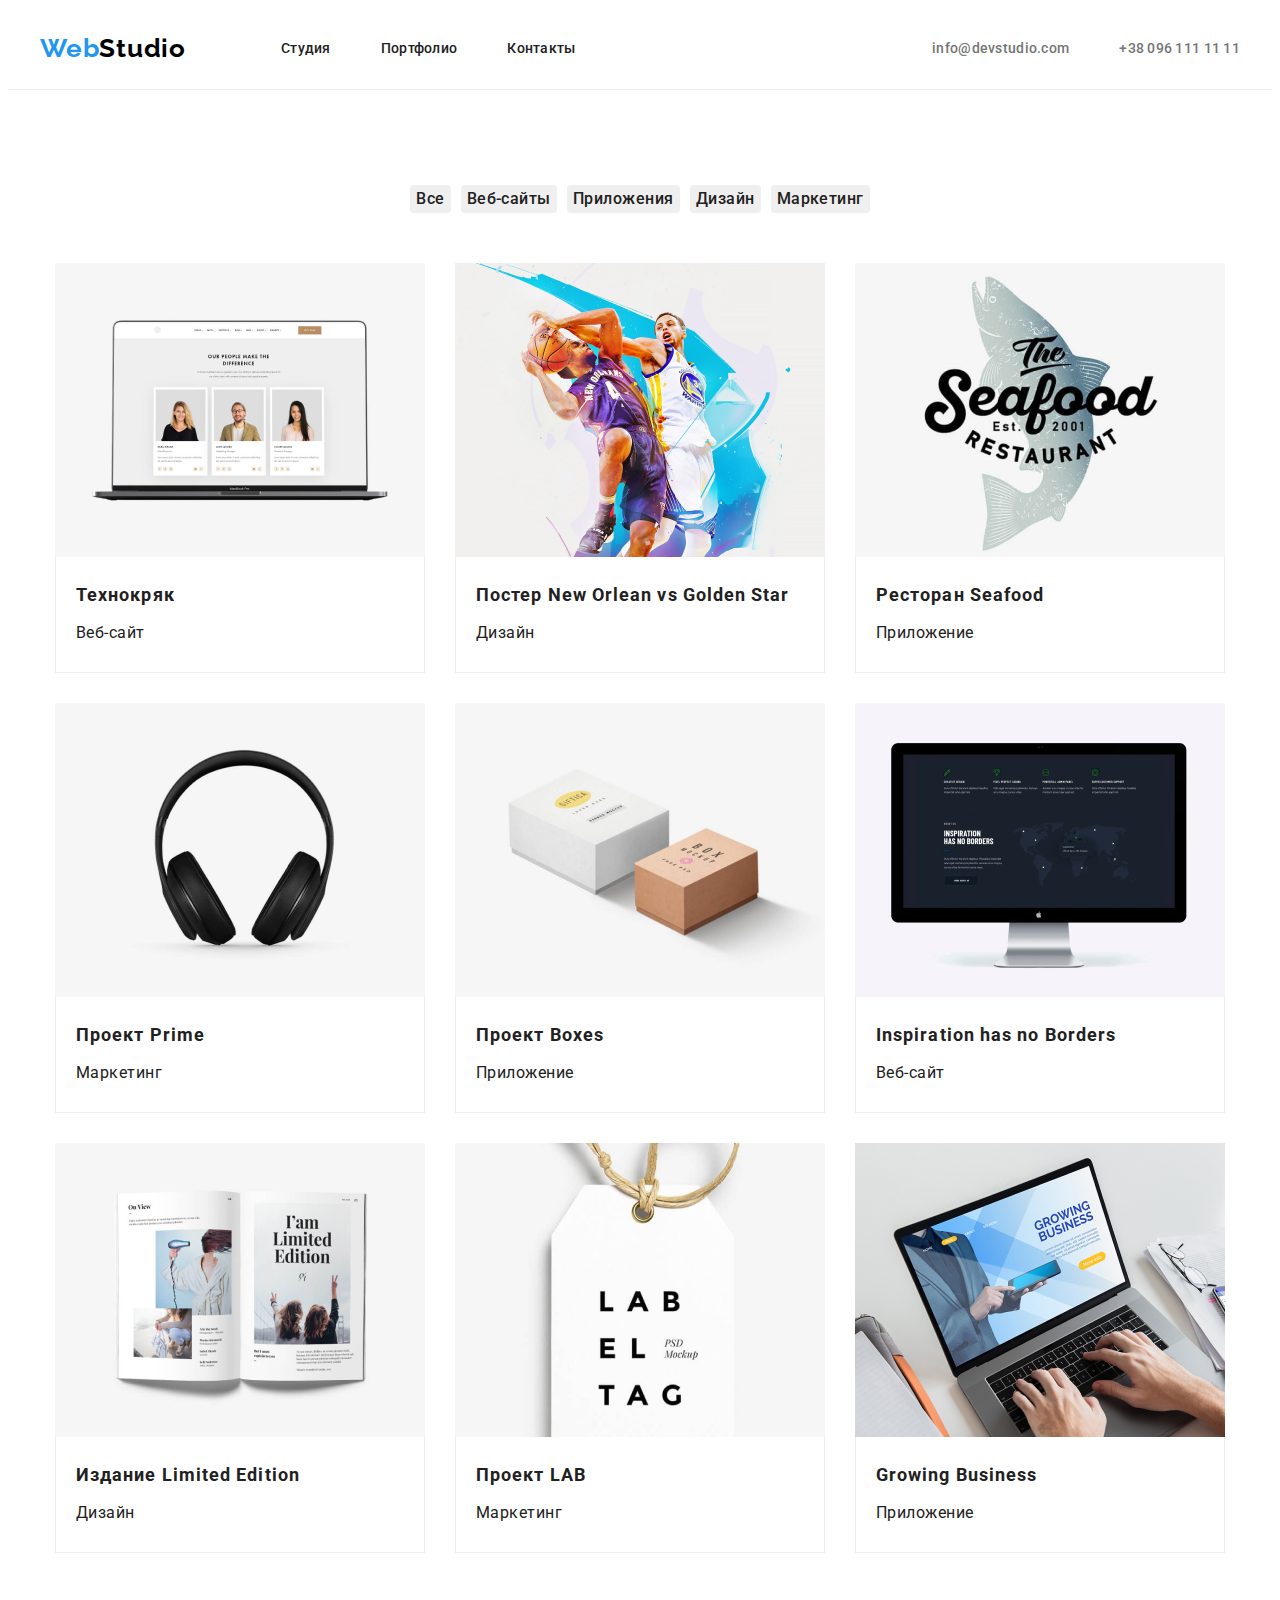
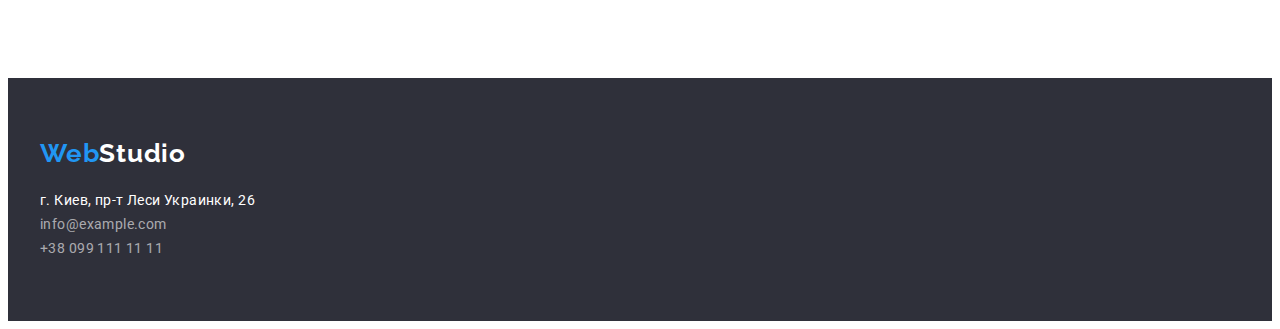
==== portfolio.html @ ea490bcc "добавил файлы из ДЗ №3" ====
<!DOCTYPE html>
<html lang="en">
  <head>
    <meta charset="UTF-8" />
    <meta name="viewport" content="width=device-width, initial-scale=1.0" />
    <title>Portfolio</title>
    <link
      rel="stylesheet"
      href="https://cdnjs.cloudflare.com/ajax/libs/modern-normalize/1.0.0/modern-normalize.min.css"
      integrity="sha512-ISS7cAi1PEhQ8jnbJpJZMd29NlhNj4AWYyLOSp2CE/CsHxTCu+r+t0D2yoJudVrd0/8fTVPUVDzY5Tvli75u/g=="
      crossorigin="anonymous"
    />
    <link rel="preconnect" href="https://fonts.gstatic.com" />
    <link
      href="https://fonts.googleapis.com/css2?family=Raleway:wght@700&family=Roboto:wght@400;500;700;900&display=swap"
      rel="stylesheet"
    />
    <link rel="stylesheet" href="./CSS/style.css" />
  </head>
  <body>
    <!-- Шапка сайта -->
    <header class="header">
      <div class="container">
        <nav class="nav">
          <a href="index.html" class="logo link">
            <span class="logo-acent">Web</span>Studio
          </a>

          <ul class="nav-list list">
            <li class="nav-list-item">
              <a href="index.html" class="nav-list-link link">Студия</a>
            </li>
            <li class="nav-list-item">
              <a href="portfolio.html" class="nav-list-link link">Портфолио</a>
            </li>
            <li class="nav-list-item">
              <a href="#" class="nav-list-link link">Контакты</a>
            </li>
          </ul>
        </nav>
        <address class="address">
          <ul class="address-list list">
            <li class="address-list-item">
              <a
                href="mailto:info@devstudio.com"
                class="address-list-link address link"
                >info@devstudio.com
              </a>
            </li>
            <li class="address-list-item">
              <a href="tel:+380961111111" class="address-list-link address link"
                >+38 096 111 11 11
              </a>
            </li>
          </ul>
        </address>
      </div>
    </header>

    <!-- MAIN -->
    <main class="portfolio-main">
      <section class="portfolio-lists">
        <div class="container">
          <ul class="filter-list list">
            <li class="filter-list-item">
              <button type="button" class="filter-button">Все</button>
            </li>
            <li class="filter-list-item">
              <button type="button" class="filter-button">Веб-сайты</button>
            </li>
            <li class="filter-list-item">
              <button type="button" class="filter-button">Приложения</button>
            </li>
            <li class="filter-list-item">
              <button type="button" class="filter-button">Дизайн</button>
            </li>
            <li class="filter-list-item">
              <button type="button" class="filter-button">Маркетинг</button>
            </li>
          </ul>

          <ul class="projects-list list">
            <li class="projects-item">
              <a href="#" class="project-list-link link">
                <img
                  src="./images/portfolio/project_1.jpg"
                  alt="Проект технокряк"
                  width="370"
                  height="294"
                  class="project-img"
                />
                <div class="project-section">
                  <h2 class="project-title">Технокряк</h2>
                  <p class="project-description">Веб-сайт</p>
                </div>
              </a>
            </li>
            <li class="projects-item">
              <a href="#" class="project-list-link link">
                <img
                  src="./images/portfolio/project_2.jpg"
                  alt="Постер New Orlean vs Golden Star "
                  width="370"
                  height="294"
                  class="project-img"
                />
                <div class="project-section">
                  <h2 class="project-title">
                    Постер New Orlean vs Golden Star
                  </h2>
                  <p class="project-description">Дизайн</p>
                </div>
              </a>
            </li>
            <li class="projects-item">
              <a href="#" class="project-list-link link">
                <img
                  src="./images/portfolio/project_3.jpg"
                  alt="Проект Ресторан Seafood"
                  width="370"
                  height="294"
                  class="project-img"
                />
                <div class="project-section">
                  <h2 class="project-title">Ресторан Seafood</h2>
                  <p class="project-description">Приложение</p>
                </div>
              </a>
            </li>
            <li class="projects-item">
              <a href="#" class="project-list-link link">
                <img
                  src="./images/portfolio/project_4.jpg"
                  alt="Проект Prime"
                  width="370"
                  height="294"
                  class="project-img"
                />
                <div class="project-section">
                  <h2 class="project-title">Проект Prime</h2>
                  <p class="project-description">Маркетинг</p>
                </div>
              </a>
            </li>
            <li class="projects-item">
              <a href="#" class="project-list-link link">
                <img
                  src="./images/portfolio/project_5.jpg"
                  alt="Проект Boxes"
                  width="370"
                  height="294"
                  class="project-img"
                />
                <div class="project-section">
                  <h2 class="project-title">Проект Boxes</h2>
                  <p class="project-description">Приложение</p>
                </div>
              </a>
            </li>
            <li class="projects-item">
              <a href="#" class="project-list-link link">
                <img
                  src="./images/portfolio/project_6.jpg"
                  alt="Проект Inspiration has no Borders"
                  width="370"
                  height="294"
                  class="project-img"
                />
                <div class="project-section">
                  <h2 class="project-title">Inspiration has no Borders</h2>
                  <p class="project-description">Веб-сайт</p>
                </div>
              </a>
            </li>
            <li class="projects-item">
              <a href="#" class="project-list-link link">
                <img
                  src="./images/portfolio/project_7.jpg"
                  alt="Проект Издание Limited Edition"
                  width="370"
                  height="294"
                  class="project-img"
                />
                <div class="project-section">
                  <h2 class="project-title">Издание Limited Edition</h2>
                  <p class="project-description">Дизайн</p>
                </div>
              </a>
            </li>
            <li class="projects-item">
              <a href="#" class="project-list-link link">
                <img
                  src="./images/portfolio/project_8.jpg"
                  alt="Проект LAB"
                  width="370"
                  height="294"
                  class="project-img"
                />
                <div class="project-section">
                  <h2 class="project-title">Проект LAB</h2>
                  <p class="project-description">Маркетинг</p>
                </div>
              </a>
            </li>
            <li class="projects-item">
              <a href="#" class="project-list-link link">
                <img
                  src="./images/portfolio/project_9.jpg"
                  alt="Проект Growing Business"
                  width="370"
                  height="294"
                  class="project-img"
                />
                <div class="project-section">
                  <h2 class="project-title">Growing Business</h2>
                  <p class="project-description">Приложение</p>
                </div>
              </a>
            </li>
          </ul>
        </div>
      </section>
    </main>

    <!-- Футер -->
    <footer class="footer dark-theme">
      <div class="container">
        <p class="footer-logo"><span class="logo-acent">Web</span>Studio</p>
        <address class="footer-adr">
          <ul class="footer-adr-list">
            <li class="footer-adr-list-item list">
              <a
                href="https://goo.gl/maps/DtpX5w2fXkYRpDgQA"
                class="footer-adr-list-item-link-map link"
                >г. Киев, пр-т Леси Украинки, 26</a
              >
            </li>
            <li class="footer-adr-list-item list">
              <a
                href="mailto:info@example.com"
                class="footer-adr-list-item-link link"
                >info@example.com</a
              >
            </li>
            <li class="footer-adr-list-item list">
              <a href="tel:+380991111111" class="footer-adr-list-item-link link"
                >+38 099 111 11 11</a
              >
            </li>
          </ul>
        </address>
      </div>
    </footer>
  </body>
</html>
---- CSS/style.css ----
/* Цвет границы между header и main #ECECEC */
/* Цвет основного текста #757575*/
/* цвет заголовков #212121*/
/* цвет акцента #2196F3*/
/* белый цвет #FFFFFF*/
/* основной цвет фона*#FFFFFF/
/* дополнительный цвет фона  #F5F4FA*/
/* ================= COMPONENTS =================*/

:root {
  --primary-text-color: #757575;
  --title-text-color: #212121;
  --acent-color: #2196f3;
  --white-color: #ffffff;
  --header-border-color: #ececec;
  --primary-background-color: #ffffff;
  --secondary-background-color: #f5f4fa;
}

.list {
  list-style-type: none;
}
.link {
  text-decoration: none;
}

h1,
h2,
h3,
h4,
h5,
h6 {
  margin: 0;
}

p {
  margin: 0;
}

ul,
ol {
  margin: 0;
  padding: 0;
}

img {
  display: block;
}

.visually-hidden {
  position: absolute;
  width: 1px;
  height: 1px;
  margin: -1px;
  padding: 0;
  overflow: hidden;
  border: 0;
  clip: rect(0 0 0 0);
}

.white-logo {
  color: var(--white-color);
}

.container {
  width: 1200px;
  padding: 0 15px;
  margin: 0 auto;
}

body {
  background-color: var(--primary-background-color);
}

.dark-theme {
  background-color: #2f303a;
}

.white-theme {
  background-color: var(--primary-background-color);
}
/* ================= END COMPONENTS =================*/

/* ================= HEADER =================*/

.logo {
  font-family: 'Raleway', sans-serif;
  font-weight: 700;
  font-size: 26px;
  line-height: 1.192;
  letter-spacing: 0.03em;
  color: #000;
  margin-right: 95px;
}

.logo-acent {
  color: #2196f3;
}

.header {
  padding-top: 25px;
  padding-bottom: 25px;
  border-bottom: 1px solid var(--header-border-color);
}

.header .container {
  display: flex;
  align-items: center;
}

.nav {
  display: flex;
  align-items: center;
}

.nav-list {
  display: flex;
  align-items: center;
}

.nav-list-link {
  font-family: 'Roboto', sans-serif;
  font-style: normal;
  font-weight: 500;
  font-size: 14px;
  line-height: 1.143;
  letter-spacing: 0.02em;
  color: var(--title-text-color);
}

.nav-list-item:not(:last-child) {
  padding-right: 50px;
}

.address {
  margin-left: auto;
}

.address-list {
  display: flex;
  align-items: center;
}

.address-list-item:not(:last-child) {
  padding-right: 50px;
}
.address-list-link {
  font-family: 'Roboto', sans-serif;
  font-style: normal;
  font-weight: 500;
  font-size: 14px;
  line-height: 1.143;
  letter-spacing: 0.02em;
  color: var(--primary-text-color);
}

.nav-list-link:hover,
.nav-list-link:focus,
.address-list-link:hover,
.address-list-link:focus {
  color: var(--acent-color);
}
/* ================= END HEADER =================*/

/* ================= HERO =================*/

.hero {
  padding-top: 200px;
  padding-bottom: 200px;
  text-align: center;
}

.hero-title {
  font-family: 'Roboto', sans-serif;
  font-weight: 900;
  font-size: 44px;
  line-height: 1.364;
  letter-spacing: 0.06em;
  text-transform: uppercase;
  color: var(--white-color);
  margin-bottom: 20px;
}

.hero-button {
  min-width: 200px;
  height: 50px;
  border-width: 0;
  box-shadow: 0px 4px 4px rgba(0, 0, 0, 0.15);
  border-radius: 4px;
  font-family: 'Roboto', sans-serif;
  font-weight: 700;
  font-size: 16px;
  line-height: 1.875;
  align-items: center;
  letter-spacing: 0.06em;
  color: var(--white-color);
  background-color: var(--acent-color);
}

/* ================= END HERO =================*/

/*================= ABOUT =================  */

.about {
  margin-top: 95px;
}

.container .about {
  margin-bottom: 95px;
}

.about-list {
  display: flex;
  justify-content: space-between;
}

.about-list-item:not(:last-child) {
  margin-right: 30px;
}

.about-list-title {
  font-family: 'Roboto', sans-serif;
  font-weight: 700;
  font-size: 14px;
  line-height: 1.143;
  letter-spacing: 0.03em;
  text-transform: uppercase;
  color: var(--tile-text-color);
  margin-bottom: 10px;
}

.about-list-description {
  display: inline-block;
  font-family: 'Roboto', sans-serif;
  font-weight: 400;
  font-size: 14px;
  line-height: 1.714;
  letter-spacing: 0.03em;
  color: var(--primary-text-color);
  min-width: 270px;
}

/*================= END ABOUT =================  */

/*================= WORK =================  */

.work {
  margin-top: 95px;
}

.container .work {
  margin-bottom: 95px;
}

.work-title {
  font-family: 'Roboto', sans-serif;
  font-weight: 700;
  font-size: 36px;
  line-height: 1.167x;
  letter-spacing: 0.03em;
  color: var(--title-text-color);
  text-align: center;
  margin-bottom: 50px;
}

.work-list {
  display: flex;
  justify-content: space-between;
}

/*================= END WORK =================  */

/*================= TEAM =================  */

.container .team {
  background-color: #f5f4fa;
  margin-bottom: 95px;
}

.team {
  margin-top: 95px;
  padding-top: 95px;
  padding-bottom: 95px;
  background-color: var(--secondary-background-color);
}

.team-list {
  display: flex;
  justify-content: space-between;
}

.team-title {
  font-family: 'Roboto', sans-serif;
  font-weight: 700;
  font-size: 36px;
  line-height: 1.167x;
  letter-spacing: 0.03em;
  color: var(--tile-text-color);
  text-align: center;
  margin-bottom: 50px;
}

.team-list-item {
  text-align: center;
  background-color: var(--white-color);
  padding-bottom: 30px;
  box-shadow: 0px 1px 3px rgba(0, 0, 0, 0.12), 0px 1px 1px rgba(0, 0, 0, 0.14),
    0px 2px 1px rgba(0, 0, 0, 0.2);
  border-radius: 0px 0px 4px 4px;
}

.team-list-item-img {
  margin-bottom: 30px;
}

.team-list-item-title {
  font-family: 'Roboto', sans-serif;
  font-weight: 500;
  font-size: 16px;
  line-height: 1.188;
  letter-spacing: 0.03em;
  color: var(--title-text-color);
  align-items: center;
}

.team-list-item-description {
  font-family: 'Roboto', sans-serif;
  font-weight: 400;
  font-size: 16px;
  line-height: 1.188;
  letter-spacing: 0.03em;
  color: var(--primary-text-color);
}
/*================= END TEAM =================  */

/*================= FOOTER =================  */

.footer {
  padding-top: 60px;
  padding-bottom: 60px;
}

.footer-logo {
  padding-bottom: 20px;
  font-family: 'Raleway', sans-serif;
  font-weight: 700;
  font-size: 26px;
  line-height: 1.192;
  letter-spacing: 0.03em;
  color: var(--white-color);
}

.footer-adr-list-item-link-map {
  font-family: 'Roboto', sans-serif;
  font-style: normal;
  font-weight: normal;
  font-size: 14px;
  line-height: 1.714;
  letter-spacing: 0.03em;
  color: #fff;
}
.footer-adr-list-item-link {
  font-family: 'Roboto', sans-serif;
  font-style: normal;
  font-weight: 400;
  font-size: 14px;
  line-height: 1.714;
  letter-spacing: 0.03em;
  color: rgba(255, 255, 255, 0.6);
}
/*================= END FOOTER =================  */

/*================= END MAIN PAGE =================  */

/*================= PORTFOLI PAGE =================  */

.portfolio-main {
  margin-top: 95px;
}

.filter-list {
  display: flex;
  justify-content: center;
  padding-bottom: 50px;
}

.filter-list-item:not(:last-child) {
  margin-right: 10px;
}

.filter-button {
  border-radius: 4px;
  border: 0;

  font-family: 'Roboto', sans-serif;
  font-weight: 500;
  font-size: 16px;
  line-height: 1.625;
  text-align: center;
  letter-spacing: 0.03em;
  color: var(--title-text-color);
}

.filter-button:focus,
.filter-button:hover {
  color: var(--white-color);
  background-color: var(--acent-color);
}

.projects-list {
  display: flex;
  justify-content: center;
  flex-wrap: wrap;
  margin-bottom: 95px;
}

.projects-item {
  margin-bottom: 30px;
}

.projects-item:nth-child(3n + 2) {
  margin-right: 30px;
  margin-left: 30px;
}

.project-section {
  padding-top: 20px;
  padding-bottom: 24px;
  padding-left: 20px;
  padding-right: 20px;
  border: solid #eeeeee;
  border-top-width: 0;
  border-left-width: 1px;
  border-right-width: 1px;
  border-bottom-width: 1px;
  box-sizing: border-box;
}

.project-title {
  margin-bottom: 5px;
  font-family: 'Roboto', sans-serif;
  font-weight: 700;
  font-size: 18px;
  line-height: 2;
  letter-spacing: 0.06em;
  color: var(--title-text-color);
}

.project-description {
  font-family: 'Roboto', sans-serif;
  font-weight: 400;
  font-size: 16px;
  line-height: 1.875;
  letter-spacing: 0.03em;
  color: var(--title-text-color);
}
/*================= END PORTFOLI PAGE =================  */
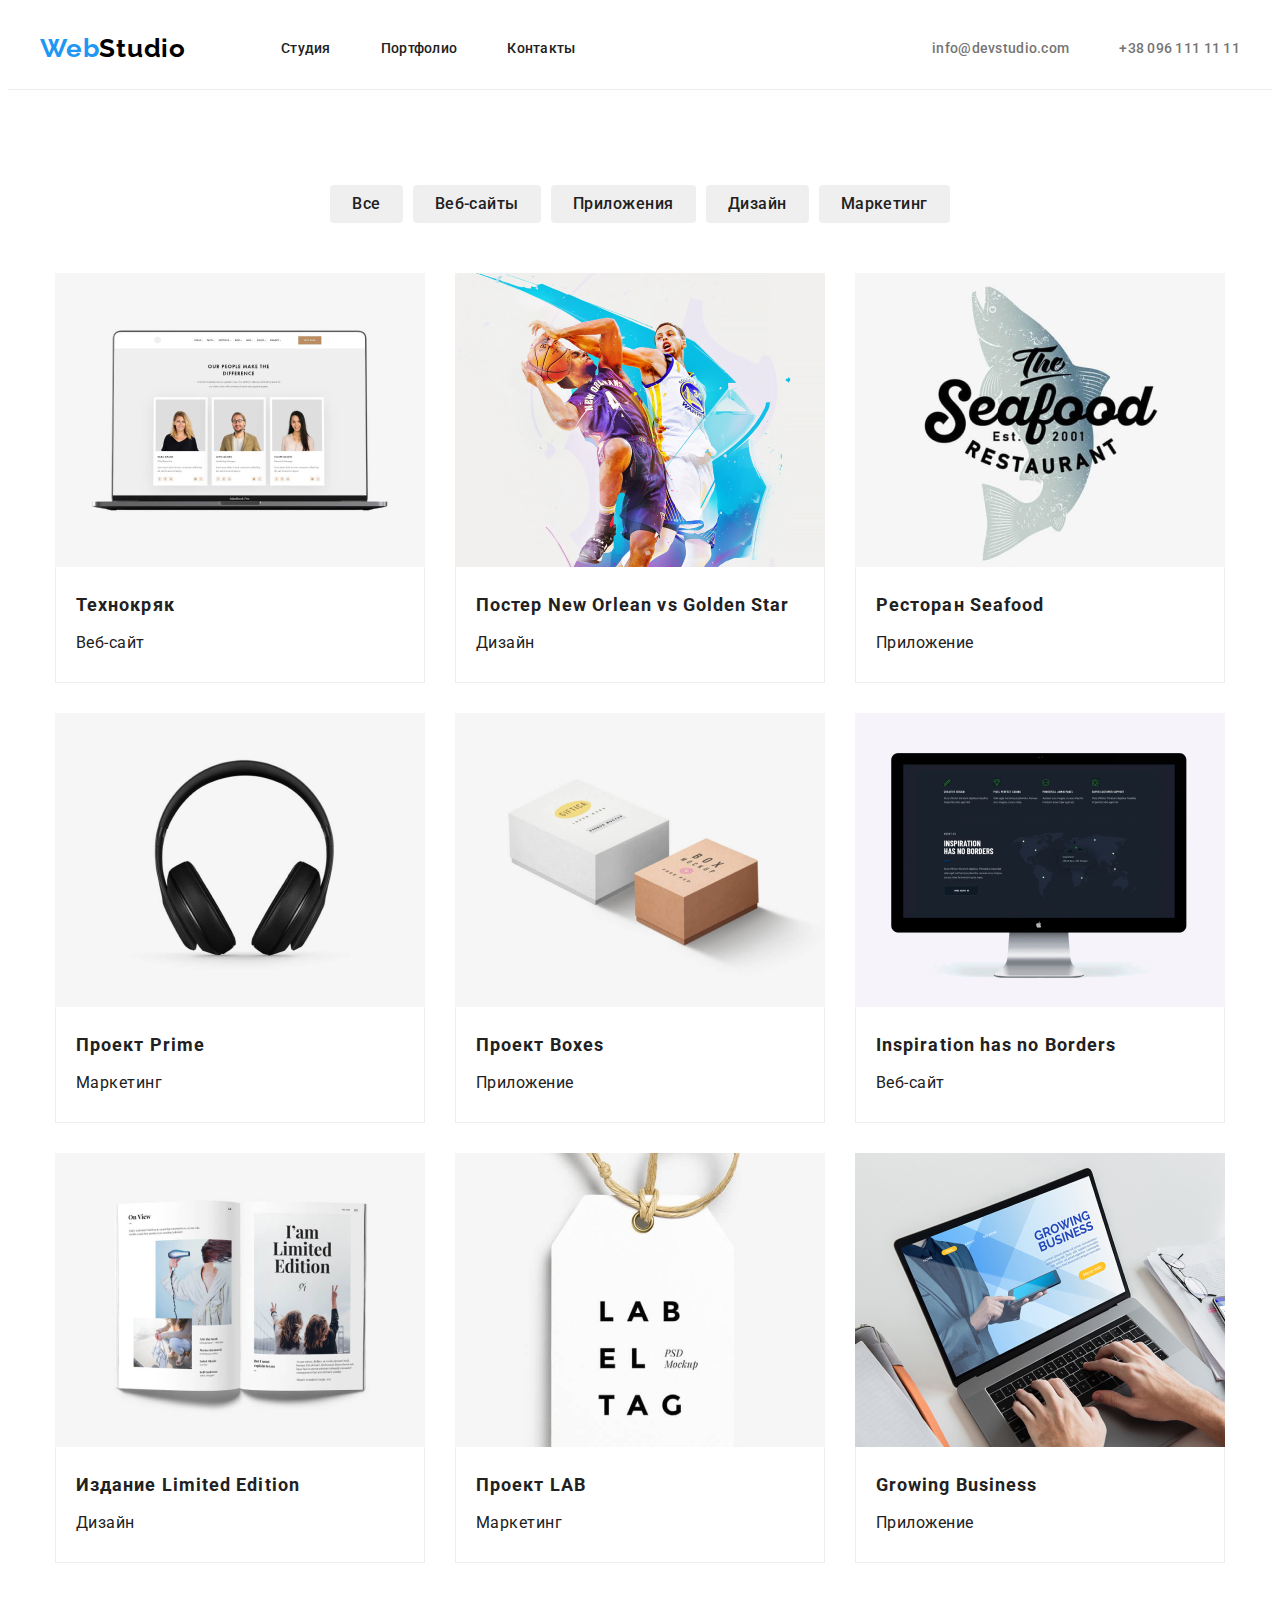
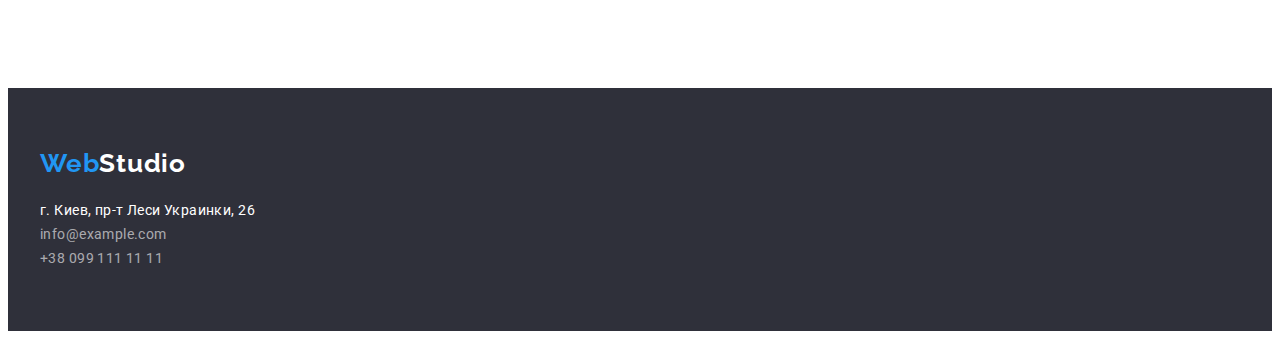
==== commit 15e9afda: "Добавил картинку и заиемнение в героя и псевдоэлементы в about" ====
--- a/portfolio.html
+++ b/portfolio.html
@@ -59,7 +59,7 @@
 
     <!-- MAIN -->
     <main class="portfolio-main">
-      <section class="portfolio-lists">
+      <section class="portfolio-list">
         <div class="container">
           <ul class="filter-list list">
             <li class="filter-list-item">
--- a/CSS/style.css
+++ b/CSS/style.css
@@ -79,6 +79,22 @@
 .white-theme {
   background-color: var(--primary-background-color);
 }
+
+.overlay {
+  height: 600px;
+  max-width: 1600px;
+  margin-left: auto;
+  margin-right: auto;
+  background-image: linear-gradient(
+      to right,
+      rgba(47, 48, 58, 0.4),
+      rgba(47, 48, 58, 0.4)
+    ),
+    url(../images/main/hero-img.jpg);
+  background-position: center;
+  background-size: cover;
+  background-repeat: no-repeat;
+}
 /* ================= END COMPONENTS =================*/
 
 /* ================= HEADER =================*/
@@ -202,7 +218,7 @@
 /*================= ABOUT =================  */
 
 .about {
-  margin-top: 95px;
+  padding-top: 95px;
 }
 
 .container .about {
@@ -212,6 +228,17 @@
 .about-list {
   display: flex;
   justify-content: space-between;
+}
+
+.about-list-item::before {
+  content: '';
+  display: block;
+  height: 120px;
+  background-image: url(../images/sprite/antenna\ 1.svg);
+  background-repeat: no-repeat;
+  background-position: center;
+  background-color: var(--secondary-background-color);
+  margin-bottom: 30px;
 }
 
 .about-list-item:not(:last-child) {
@@ -245,7 +272,8 @@
 /*================= WORK =================  */
 
 .work {
-  margin-top: 95px;
+  padding-top: 95px;
+  padding-bottom: 95px;
 }
 
 .container .work {
@@ -272,13 +300,7 @@
 
 /*================= TEAM =================  */
 
-.container .team {
-  background-color: #f5f4fa;
-  margin-bottom: 95px;
-}
-
 .team {
-  margin-top: 95px;
   padding-top: 95px;
   padding-bottom: 95px;
   background-color: var(--secondary-background-color);
@@ -374,8 +396,9 @@
 
 /*================= PORTFOLI PAGE =================  */
 
-.portfolio-main {
-  margin-top: 95px;
+.portfolio-list {
+  padding-top: 95px;
+  padding-bottom: 95px;
 }
 
 .filter-list {
@@ -389,6 +412,7 @@
 }
 
 .filter-button {
+  padding: 6px 22px;
   border-radius: 4px;
   border: 0;
 
@@ -411,7 +435,6 @@
   display: flex;
   justify-content: center;
   flex-wrap: wrap;
-  margin-bottom: 95px;
 }
 
 .projects-item {
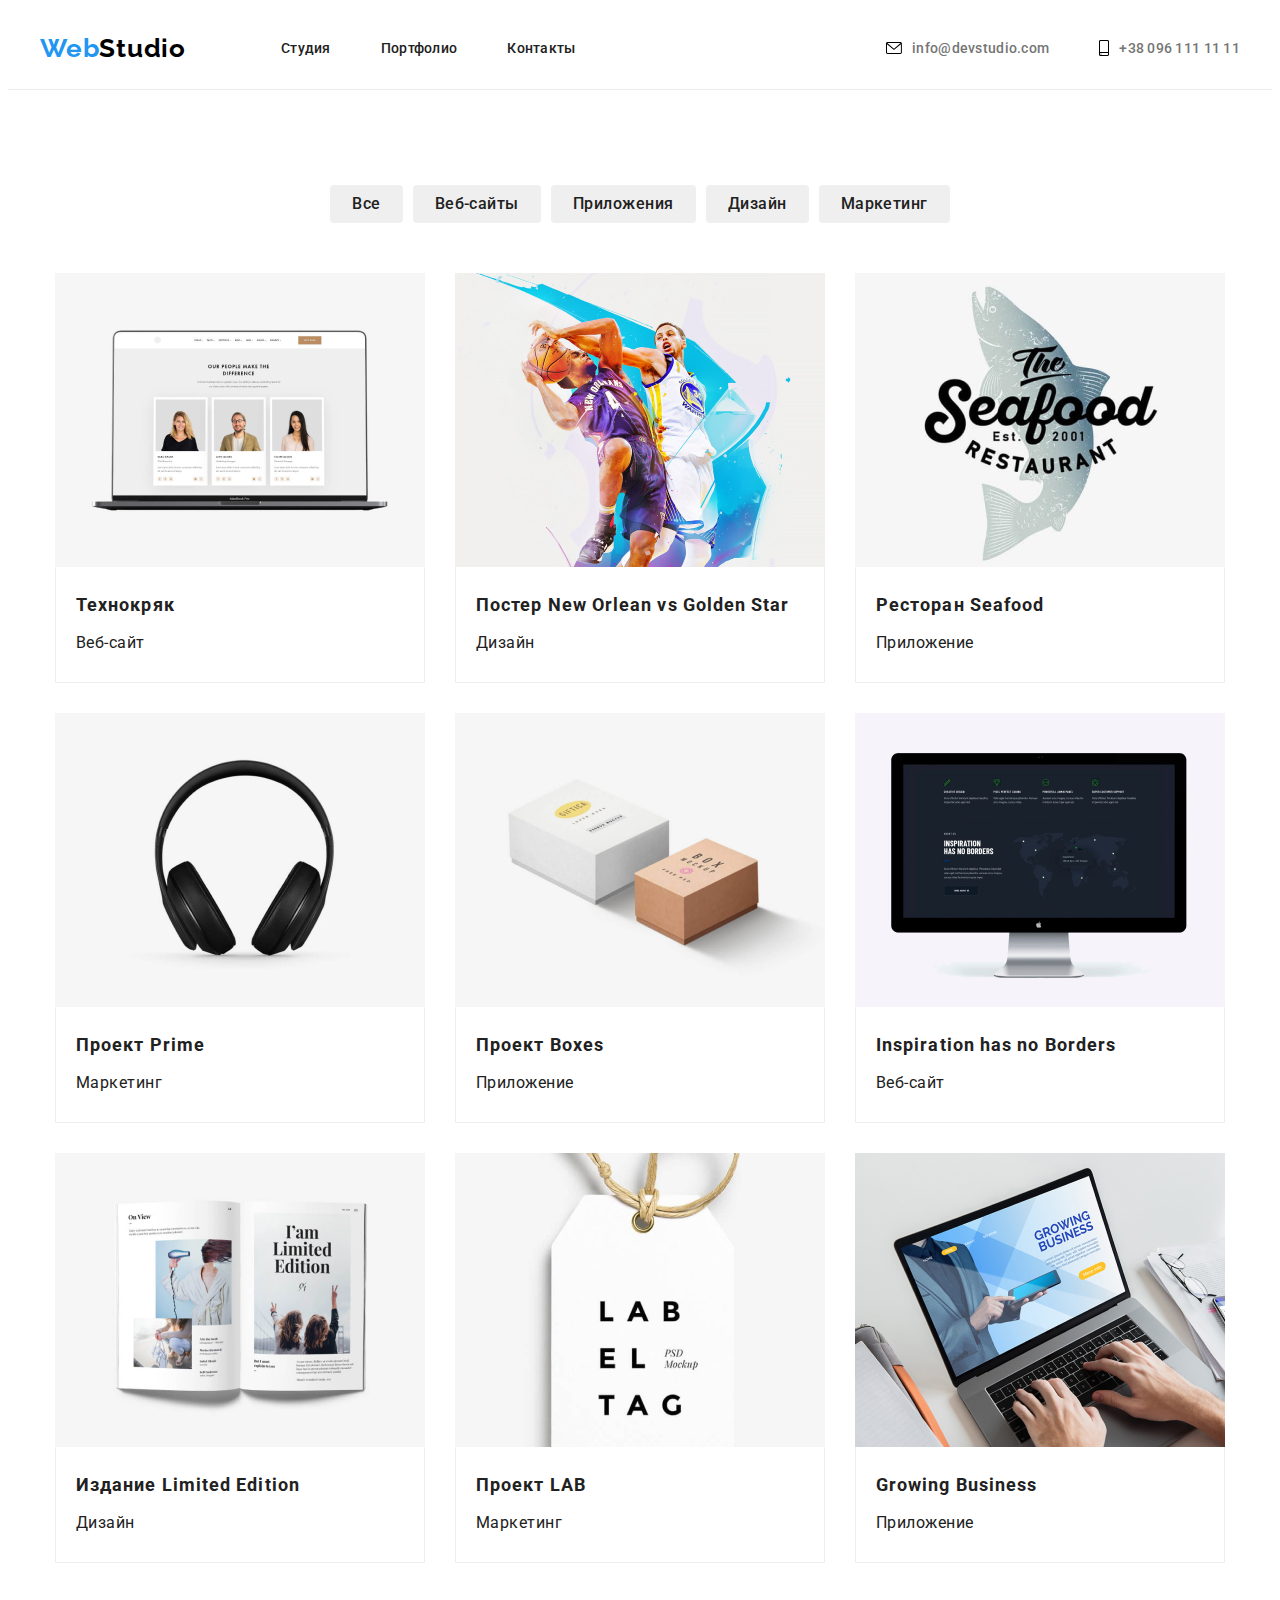
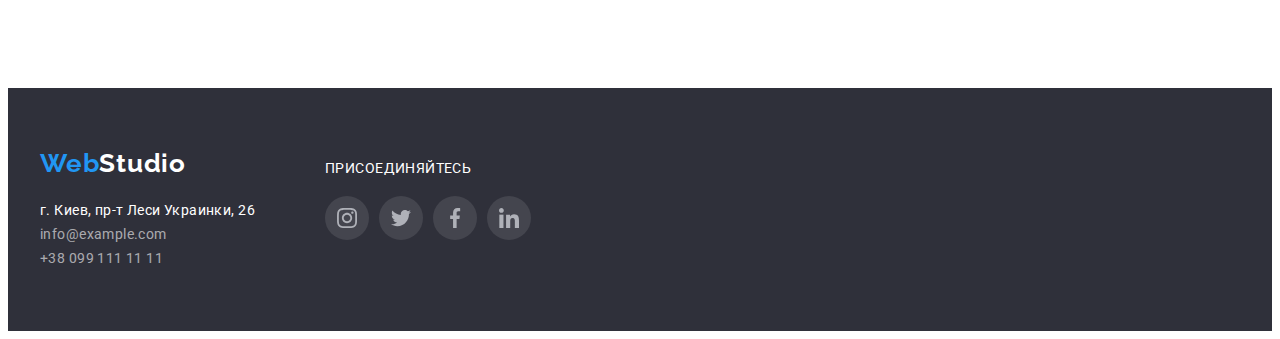
==== commit 6fb08287: "Готовое ДЗ 4" ====
--- a/portfolio.html
+++ b/portfolio.html
@@ -44,12 +44,22 @@
               <a
                 href="mailto:info@devstudio.com"
                 class="address-list-link address link"
-                >info@devstudio.com
+              >
+                <svg class="adress-list-icon-mail" width="16" height="12">
+                  <use href="./images/sprite.svg#icon-mail"></use>
+                </svg>
+                info@devstudio.com
               </a>
             </li>
             <li class="address-list-item">
-              <a href="tel:+380961111111" class="address-list-link address link"
-                >+38 096 111 11 11
+              <a
+                href="tel:+380961111111"
+                class="address-list-link address link"
+              >
+                <svg class="adress-list-icon-phone" width="10" height="16">
+                  <use href="./images/sprite.svg#icon-phone"></use>
+                </svg>
+                +38 096 111 11 11
               </a>
             </li>
           </ul>
@@ -61,7 +71,7 @@
     <main class="portfolio-main">
       <section class="portfolio-list">
         <div class="container">
-          <ul class="filter-list list">
+          <ul class="filter-list">
             <li class="filter-list-item">
               <button type="button" class="filter-button">Все</button>
             </li>
@@ -79,7 +89,7 @@
             </li>
           </ul>
 
-          <ul class="projects-list list">
+          <ul class="projects-list">
             <li class="projects-item">
               <a href="#" class="project-list-link link">
                 <img
@@ -225,30 +235,70 @@
     <!-- Футер -->
     <footer class="footer dark-theme">
       <div class="container">
-        <p class="footer-logo"><span class="logo-acent">Web</span>Studio</p>
-        <address class="footer-adr">
-          <ul class="footer-adr-list">
-            <li class="footer-adr-list-item list">
-              <a
-                href="https://goo.gl/maps/DtpX5w2fXkYRpDgQA"
-                class="footer-adr-list-item-link-map link"
-                >г. Киев, пр-т Леси Украинки, 26</a
-              >
-            </li>
-            <li class="footer-adr-list-item list">
-              <a
-                href="mailto:info@example.com"
-                class="footer-adr-list-item-link link"
-                >info@example.com</a
-              >
-            </li>
-            <li class="footer-adr-list-item list">
-              <a href="tel:+380991111111" class="footer-adr-list-item-link link"
-                >+38 099 111 11 11</a
-              >
-            </li>
-          </ul>
-        </address>
+        <ul class="footer-list">
+          <li class="footer-list-item">
+            <p class="footer-logo"><span class="logo-acent">Web</span>Studio</p>
+            <address class="footer-adr">
+              <ul class="footer-adr-list">
+                <li class="footer-adr-list-item list">
+                  <a
+                    href="https://goo.gl/maps/DtpX5w2fXkYRpDgQA"
+                    class="footer-adr-list-item-link-map link"
+                  >
+                    г. Киев, пр-т Леси Украинки, 26
+                  </a>
+                </li>
+                <li class="footer-adr-list-item list">
+                  <a
+                    href="mailto:info@example.com"
+                    class="footer-adr-list-item-link link"
+                    >info@example.com
+                  </a>
+                </li>
+                <li class="footer-adr-list-item">
+                  <a
+                    href="tel:+380991111111"
+                    class="footer-adr-list-item-link link"
+                    >+38 099 111 11 11</a
+                  >
+                </li>
+              </ul>
+            </address>
+          </li>
+          <li class="footer-list-item">
+            <p class="follow-us">ПРИСОЕДИНЯЙТЕСЬ</p>
+            <ul class="social-list">
+              <li class="social-list-item">
+                <a href="" class="social-link">
+                  <svg class="social-link-icon">
+                    <use href="./images/sprite.svg#icon-instagram"></use>
+                  </svg>
+                </a>
+              </li>
+              <li class="social-list-item">
+                <a href="" class="social-link">
+                  <svg class="social-link-icon">
+                    <use href="./images/sprite.svg#icon-twitter"></use>
+                  </svg>
+                </a>
+              </li>
+              <li class="social-list-item">
+                <a href="" class="social-link">
+                  <svg class="social-link-icon">
+                    <use href="./images/sprite.svg#icon-facebook"></use>
+                  </svg>
+                </a>
+              </li>
+              <li class="social-list-item">
+                <a href="" class="social-link">
+                  <svg class="social-link-icon">
+                    <use href="./images/sprite.svg#icon-linkedin"></use>
+                  </svg>
+                </a>
+              </li>
+            </ul>
+          </li>
+        </ul>
       </div>
     </footer>
   </body>
--- a/CSS/style.css
+++ b/CSS/style.css
@@ -15,11 +15,9 @@
   --header-border-color: #ececec;
   --primary-background-color: #ffffff;
   --secondary-background-color: #f5f4fa;
-}
-
-.list {
-  list-style-type: none;
-}
+  --social-link-icon-color: #afb1b8;
+}
+
 .link {
   text-decoration: none;
 }
@@ -41,6 +39,7 @@
 ol {
   margin: 0;
   padding: 0;
+  list-style-type: none;
 }
 
 img {
@@ -161,6 +160,8 @@
   padding-right: 50px;
 }
 .address-list-link {
+  display: flex;
+  align-items: center;
   font-family: 'Roboto', sans-serif;
   font-style: normal;
   font-weight: 500;
@@ -170,6 +171,19 @@
   color: var(--primary-text-color);
 }
 
+.adress-list-icon-mail,
+.adress-list-icon-phone {
+  margin-right: 10px;
+}
+
+.address-list-link:hover .adress-list-icon-mail,
+.address-list-link:hover
+  .adress-list-icon-phone
+  .address-list-link:focus
+  .adress-list-icon-mail,
+.address-list-link:focus .adress-list-icon-phone {
+  fill: var(--acent-color);
+}
 .nav-list-link:hover,
 .nav-list-link:focus,
 .address-list-link:hover,
@@ -230,21 +244,19 @@
   justify-content: space-between;
 }
 
-.about-list-item::before {
-  content: '';
-  display: block;
-  height: 120px;
-  background-image: url(../images/sprite/antenna\ 1.svg);
-  background-repeat: no-repeat;
-  background-position: center;
-  background-color: var(--secondary-background-color);
-  margin-bottom: 30px;
-}
-
 .about-list-item:not(:last-child) {
   margin-right: 30px;
 }
 
+.about-list-item-img {
+  display: flex;
+  padding-top: 25px;
+  padding-bottom: 25px;
+  padding-left: 100px;
+  padding-right: 100px;
+  background-color: var(--secondary-background-color);
+}
+
 .about-list-title {
   font-family: 'Roboto', sans-serif;
   font-weight: 700;
@@ -253,6 +265,7 @@
   letter-spacing: 0.03em;
   text-transform: uppercase;
   color: var(--tile-text-color);
+  margin-top: 30px;
   margin-bottom: 10px;
 }
 
@@ -353,13 +366,111 @@
   letter-spacing: 0.03em;
   color: var(--primary-text-color);
 }
+
+.social-list {
+  display: flex;
+  justify-content: space-between;
+  padding-left: 32px;
+  padding-right: 32px;
+}
+
+.social-link {
+  display: flex;
+  justify-content: center;
+  align-items: center;
+  width: 44px;
+  height: 44px;
+  border-radius: 50%;
+}
+
+.social-link:hover,
+.social-link:focus {
+  background-color: var(--acent-color);
+}
+
+.social-link-icon {
+  fill: var(--social-link-icon-color);
+  height: 20px;
+  width: 20px;
+}
+
+.social-link:hover .social-link-icon,
+.social-link:focus .social-link-icon {
+  fill: var(--white-color);
+}
+
 /*================= END TEAM =================  */
+
+/*================= CLIENTS =================  */
+
+.clients {
+  padding-top: 95px;
+  padding-bottom: 95px;
+}
+
+.clients-title {
+  font-family: 'Roboto', sans-serif;
+  font-weight: 700;
+  font-size: 36px;
+  line-height: 1.167x;
+  letter-spacing: 0.03em;
+  color: var(--tile-text-color);
+  text-align: center;
+  margin-bottom: 50px;
+}
+
+.clients-list {
+  display: flex;
+  justify-content: space-between;
+}
+
+.client-link {
+  display: flex;
+  justify-content: center;
+  align-items: center;
+  height: 90px;
+  width: 170px;
+  border: 1px solid #afb1b8;
+  box-sizing: border-box;
+  border-radius: 4px;
+
+  padding-bottom: 25px;
+  padding-top: 25px;
+}
+
+.client-list-logo {
+  fill: var(--social-link-icon-color);
+}
+
+.client-link:hover,
+.client-link:focus {
+  border-color: var(--acent-color);
+}
+
+.client-link:hover .client-list-logo,
+.client-link:focus .client-list-logo {
+  fill: var(--acent-color);
+}
+
+/*================= END CLIENTS =================  */
 
 /*================= FOOTER =================  */
 
 .footer {
   padding-top: 60px;
   padding-bottom: 60px;
+}
+
+.footer-list {
+  display: flex;
+}
+
+.footer-list-item:not(:last-child) {
+  margin-right: 70px;
+}
+
+.footer-list-item:last-child {
+  padding-top: 12px;
 }
 
 .footer-logo {
@@ -390,6 +501,32 @@
   letter-spacing: 0.03em;
   color: rgba(255, 255, 255, 0.6);
 }
+
+.follow-us {
+  font-family: 'Roboto', sans-serif;
+  font-style: normal;
+  font-weight: 400;
+  font-size: 14px;
+  line-height: 1.143;
+  letter-spacing: 0.03em;
+  text-transform: uppercase;
+  color: var(--white-color);
+  margin-bottom: 20px;
+}
+
+.footer .social-list {
+  padding: 0;
+}
+
+.footer .social-link {
+  margin-right: 10px;
+  background-color: rgba(255, 255, 255, 0.1);
+}
+
+.footer .social-link:hover {
+  background-color: var(--acent-color);
+}
+
 /*================= END FOOTER =================  */
 
 /*================= END MAIN PAGE =================  */
@@ -477,4 +614,14 @@
   letter-spacing: 0.03em;
   color: var(--title-text-color);
 }
+
+.project-list-link {
+  display: block;
+}
+
+.project-list-link:hover,
+.project-list-link:focus {
+  box-shadow: 0px 4px 4px rgba(0, 0, 0, 0.25);
+}
+
 /*================= END PORTFOLI PAGE =================  */
